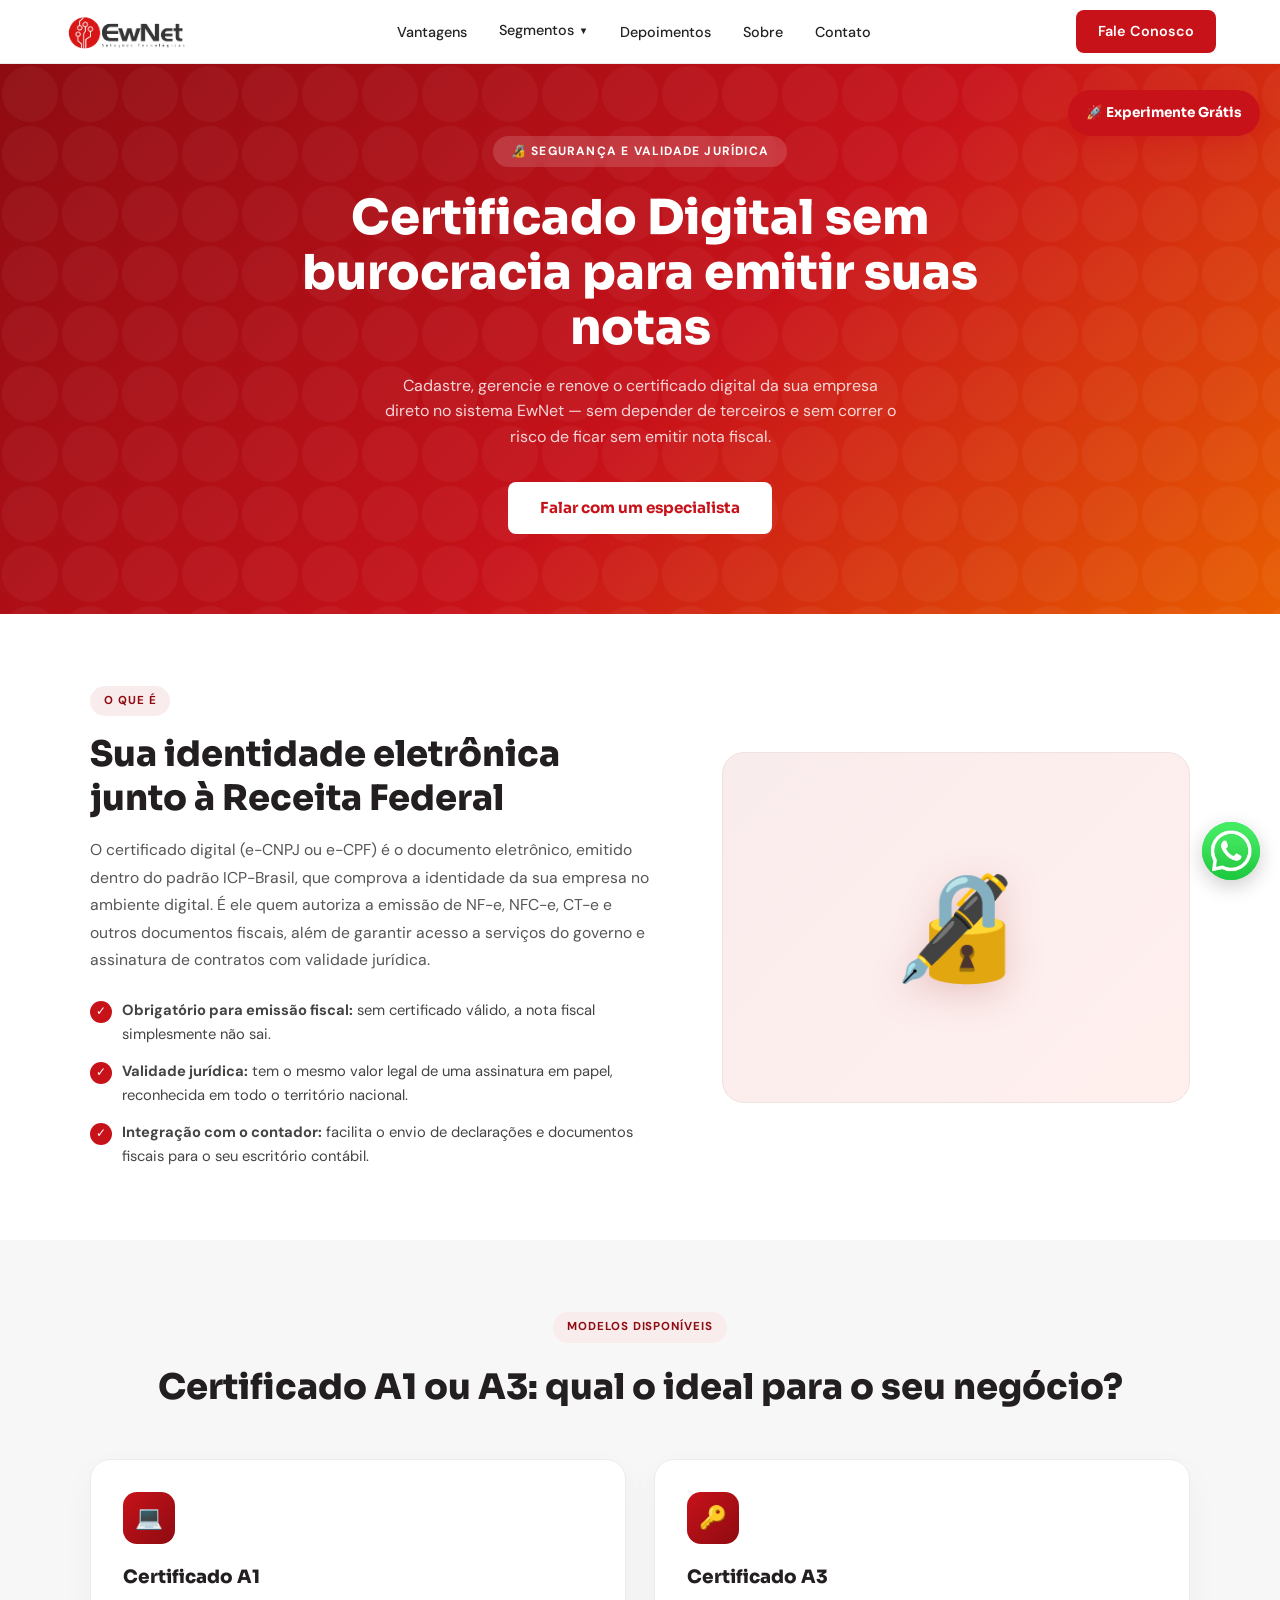
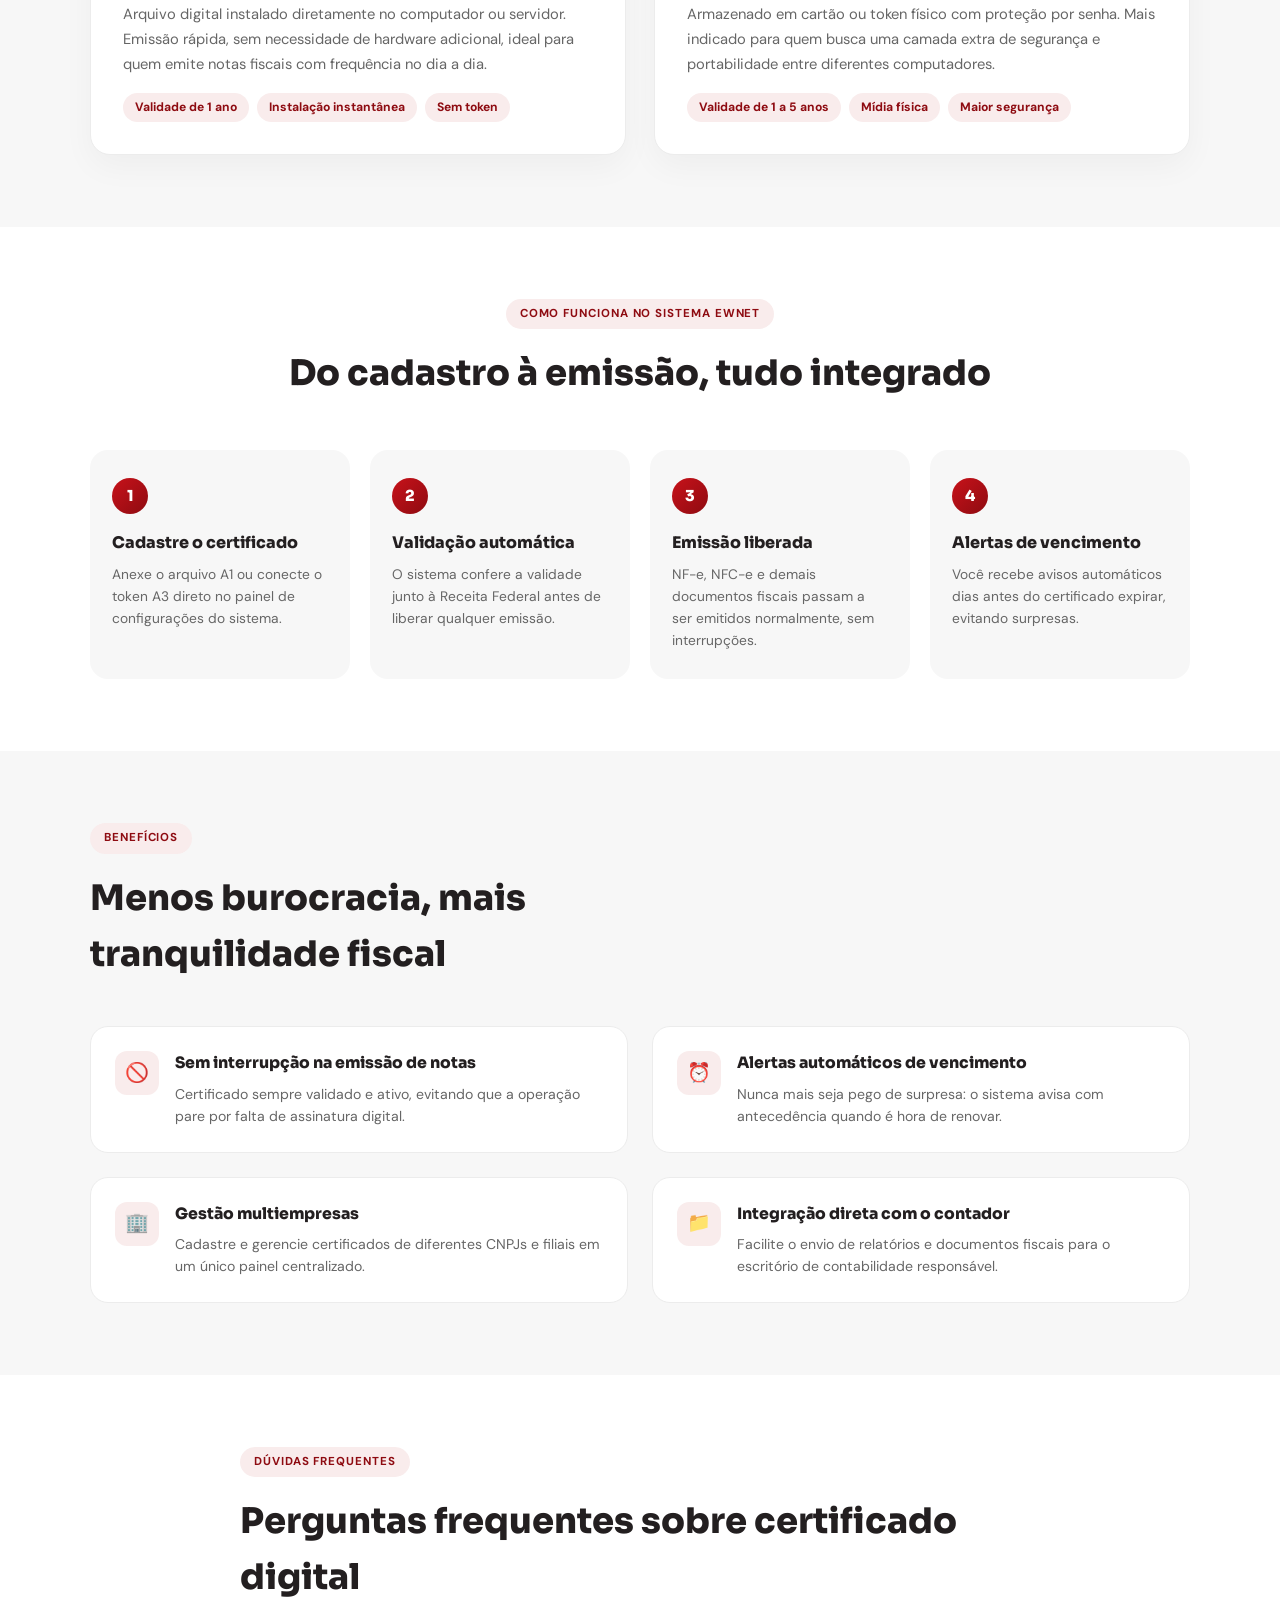
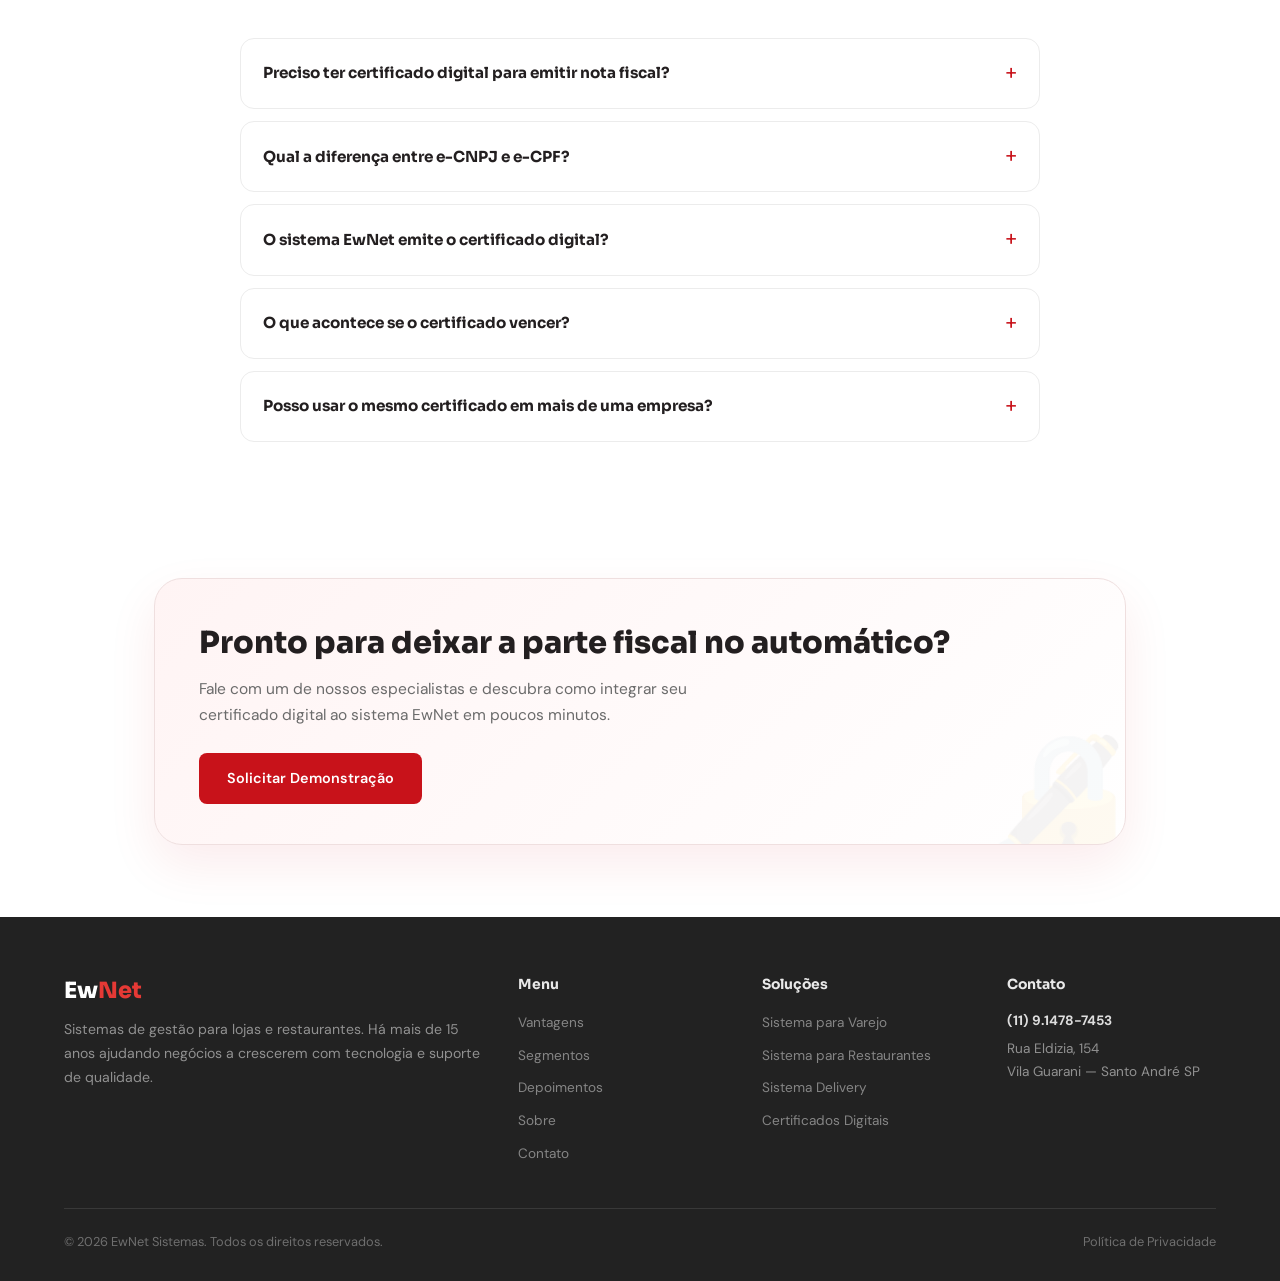
==== pages/certificado.html @ 68d8874f "adicionar pagina do certificado digital" ====
<!doctype html>
<html lang="pt-BR">
  <head>
    <meta charset="UTF-8" />
    <meta name="viewport" content="width=device-width, initial-scale=1.0" />
    <title>EwNet Sistemas | Certificado Digital</title>

    <link rel="preconnect" href="https://fonts.googleapis.com" />
    <link rel="preconnect" href="https://fonts.gstatic.com" crossorigin />
    <link
      href="https://fonts.googleapis.com/css2?family=Sora:wght@400;600;700;800&family=DM+Sans:wght@400;500;600&display=swap"
      rel="stylesheet"
    />
    <link rel="stylesheet" href="../css/base.css" />
    <link rel="stylesheet" href="../css/components.css" />
    <link rel="stylesheet" href="../css/certificado.css" />
    <link rel="stylesheet" href="../css/responsive.css" />
  </head>
  <body>
    <!-- ── BOTÃO FIXO EXPERIMENTE ── -->
    <a
      href="https://www.velosistema.com.br/experimente-gratis/ewnet"
      class="btn-experimente"
      target="_blank"
      aria-label="Experimente grátis"
    >
      🚀 Experimente Grátis
    </a>

    <!-- ── NAV ── -->
    <nav>
      <a href="../index.html" class="nav-logo">
        <img
          src="../assets/images/logo/NewLogoColorido.png"
          alt="Logo EwNet"
          onerror="this.style.display = 'none'"
        />
      </a>
      <ul class="nav-links">
        <li><a href="../index.html#vantagens">Vantagens</a></li>
        <li class="dropdown">
          <a href="../index.html#segmentos" class="dropdown-toggle"
            >Segmentos <span class="arrow">▼</span></a
          >
          <ul class="dropdown-menu">
            <li><a href="./varejo.html">Varejo</a></li>
            <li><a href="./restaurante.html">Restaurante</a></li>
            <li><a href="./delivery.html">Delivery</a></li>
          </ul>
        </li>
        <li><a href="../index.html#depoimentos">Depoimentos</a></li>
        <li><a href="../index.html#sobre">Sobre</a></li>
        <li><a href="../index.html#contato">Contato</a></li>
      </ul>
      <a href="../index.html#contato" class="nav-cta">Fale Conosco</a>
      <button class="hamburger" aria-label="Menu">
        <span></span><span></span><span></span>
      </button>
    </nav>

    <!-- ── HERO ── -->
    <section class="hero-func">
      <div class="hero-func-inner">
        <div class="hero-func-badge">🔏 Segurança e validade jurídica</div>
        <h1>Certificado Digital sem burocracia para emitir suas notas</h1>
        <p>
          Cadastre, gerencie e renove o certificado digital da sua empresa
          direto no sistema EwNet — sem depender de terceiros e sem correr o
          risco de ficar sem emitir nota fiscal.
        </p>
        <a
          href="../index.html#contato"
          class="hero-func-cta"
        >
          Falar com um especialista
        </a>
      </div>
    </section>

    <!-- ── O QUE É ── -->
    <section class="cert-intro">
      <div class="cert-intro-inner">
        <div class="cert-intro-text">
          <span class="label-pill">O que é</span>
          <h2>Sua identidade eletrônica junto à Receita Federal</h2>
          <p>
            O certificado digital (e-CNPJ ou e-CPF) é o documento eletrônico,
            emitido dentro do padrão ICP-Brasil, que comprova a identidade da
            sua empresa no ambiente digital. É ele quem autoriza a emissão de
            NF-e, NFC-e, CT-e e outros documentos fiscais, além de garantir
            acesso a serviços do governo e assinatura de contratos com
            validade jurídica.
          </p>
          <ul class="cert-checklist">
            <li>
              <span class="check-dot">✓</span>
              <span
                ><strong>Obrigatório para emissão fiscal:</strong> sem
                certificado válido, a nota fiscal simplesmente não sai.</span
              >
            </li>
            <li>
              <span class="check-dot">✓</span>
              <span
                ><strong>Validade jurídica:</strong> tem o mesmo valor legal
                de uma assinatura em papel, reconhecida em todo o
                território nacional.</span
              >
            </li>
            <li>
              <span class="check-dot">✓</span>
              <span
                ><strong>Integração com o contador:</strong> facilita o envio
                de declarações e documentos fiscais para o seu
                escritório contábil.</span
              >
            </li>
          </ul>
        </div>
        <div class="cert-intro-visual">
          <div class="cert-intro-visual-icon" aria-hidden="true">🔏</div>
        </div>
      </div>
    </section>

    <!-- ── TIPOS DE CERTIFICADO ── -->
    <section class="cert-types">
      <div class="cert-types-inner">
        <span class="label-pill">Modelos disponíveis</span>
        <h2>Certificado A1 ou A3: qual o ideal para o seu negócio?</h2>
        <div class="cert-types-grid">
          <div class="cert-type-card">
            <div class="cert-type-icon">💻</div>
            <h3>Certificado A1</h3>
            <p>
              Arquivo digital instalado diretamente no computador ou servidor.
              Emissão rápida, sem necessidade de hardware adicional, ideal
              para quem emite notas fiscais com frequência no dia a dia.
            </p>
            <div class="cert-type-tags">
              <span>Validade de 1 ano</span>
              <span>Instalação instantânea</span>
              <span>Sem token</span>
            </div>
          </div>
          <div class="cert-type-card">
            <div class="cert-type-icon">🔑</div>
            <h3>Certificado A3</h3>
            <p>
              Armazenado em cartão ou token físico com proteção por senha.
              Mais indicado para quem busca uma camada extra de segurança e
              portabilidade entre diferentes computadores.
            </p>
            <div class="cert-type-tags">
              <span>Validade de 1 a 5 anos</span>
              <span>Mídia física</span>
              <span>Maior segurança</span>
            </div>
          </div>
        </div>
      </div>
    </section>

    <!-- ── COMO FUNCIONA NO SISTEMA ── -->
    <section class="cert-workflow">
      <div class="cert-workflow-inner">
        <span class="label-pill">Como funciona no sistema EwNet</span>
        <h2>Do cadastro à emissão, tudo integrado</h2>
        <div class="cert-steps">
          <div class="cert-step">
            <div class="cert-step-number">1</div>
            <h4>Cadastre o certificado</h4>
            <p>
              Anexe o arquivo A1 ou conecte o token A3 direto no painel de
              configurações do sistema.
            </p>
          </div>
          <div class="cert-step">
            <div class="cert-step-number">2</div>
            <h4>Validação automática</h4>
            <p>
              O sistema confere a validade junto à Receita Federal antes de
              liberar qualquer emissão.
            </p>
          </div>
          <div class="cert-step">
            <div class="cert-step-number">3</div>
            <h4>Emissão liberada</h4>
            <p>
              NF-e, NFC-e e demais documentos fiscais passam a ser emitidos
              normalmente, sem interrupções.
            </p>
          </div>
          <div class="cert-step">
            <div class="cert-step-number">4</div>
            <h4>Alertas de vencimento</h4>
            <p>
              Você recebe avisos automáticos dias antes do certificado
              expirar, evitando surpresas.
            </p>
          </div>
        </div>
      </div>
    </section>

    <!-- ── BENEFÍCIOS ── -->
    <section class="cert-benefits">
      <div class="cert-benefits-inner">
        <span class="label-pill">Benefícios</span>
        <h2>Menos burocracia, mais tranquilidade fiscal</h2>
        <div class="cert-benefits-grid">
          <div class="cert-benefit-item">
            <div class="cert-benefit-icon">🚫</div>
            <div>
              <h4>Sem interrupção na emissão de notas</h4>
              <p>
                Certificado sempre validado e ativo, evitando que a operação
                pare por falta de assinatura digital.
              </p>
            </div>
          </div>
          <div class="cert-benefit-item">
            <div class="cert-benefit-icon">⏰</div>
            <div>
              <h4>Alertas automáticos de vencimento</h4>
              <p>
                Nunca mais seja pego de surpresa: o sistema avisa com
                antecedência quando é hora de renovar.
              </p>
            </div>
          </div>
          <div class="cert-benefit-item">
            <div class="cert-benefit-icon">🏢</div>
            <div>
              <h4>Gestão multiempresas</h4>
              <p>
                Cadastre e gerencie certificados de diferentes CNPJs e
                filiais em um único painel centralizado.
              </p>
            </div>
          </div>
          <div class="cert-benefit-item">
            <div class="cert-benefit-icon">📁</div>
            <div>
              <h4>Integração direta com o contador</h4>
              <p>
                Facilite o envio de relatórios e documentos fiscais para o
                escritório de contabilidade responsável.
              </p>
            </div>
          </div>
        </div>
      </div>
    </section>

    <!-- ── FAQ ── -->
    <section class="cert-faq">
      <div class="cert-faq-inner">
        <span class="label-pill">Dúvidas frequentes</span>
        <h2>Perguntas frequentes sobre certificado digital</h2>

        <details class="cert-faq-item">
          <summary>Preciso ter certificado digital para emitir nota fiscal?</summary>
          <p>
            Sim. A emissão de NF-e, NFC-e e outros documentos fiscais
            eletrônicos exige um certificado digital válido, dentro do
            padrão ICP-Brasil, vinculado ao CNPJ da empresa.
          </p>
        </details>

        <details class="cert-faq-item">
          <summary>Qual a diferença entre e-CNPJ e e-CPF?</summary>
          <p>
            O e-CNPJ é vinculado à pessoa jurídica e usado para as
            obrigações fiscais da empresa. Já o e-CPF é vinculado à pessoa
            física e costuma ser usado para assinatura de documentos e
            acesso a serviços em nome do titular.
          </p>
        </details>

        <details class="cert-faq-item">
          <summary>O sistema EwNet emite o certificado digital?</summary>
          <p>
            O EwNet não emite o certificado, mas integra o seu certificado
            já existente (A1 ou A3) diretamente ao sistema, cuidando da
            validação, do cadastro e dos alertas de vencimento.
          </p>
        </details>

        <details class="cert-faq-item">
          <summary>O que acontece se o certificado vencer?</summary>
          <p>
            Com o certificado vencido, a emissão de documentos fiscais
            eletrônicos é bloqueada até que um novo certificado válido seja
            cadastrado. Por isso o sistema envia alertas automáticos antes
            do vencimento.
          </p>
        </details>

        <details class="cert-faq-item">
          <summary>Posso usar o mesmo certificado em mais de uma empresa?</summary>
          <p>
            O certificado é vinculado a um CNPJ ou CPF específico. Para
            múltiplas empresas, é necessário um certificado para cada CNPJ,
            todos gerenciáveis dentro do mesmo painel multiempresas.
          </p>
        </details>
      </div>
    </section>

    <!-- ── CTA FINAL ── -->
    <section class="cert-cta">
      <div class="cert-cta-box">
        <div>
          <h2>Pronto para deixar a parte fiscal no automático?</h2>
          <p>
            Fale com um de nossos especialistas e descubra como integrar seu
            certificado digital ao sistema EwNet em poucos minutos.
          </p>
        </div>
        <div class="cta-buttons">
          <a
            href="../index.html#contato"
            class="nav-cta"
            style="display: inline-block; padding: 14px 28px"
            >Solicitar Demonstração</a
          >
        </div>
      </div>
    </section>

    <!-- ── FOOTER ── -->
    <footer>
      <div class="footer-grid">
        <div>
          <span class="footer-logo">Ew<em>Net</em></span>
          <p>
            Sistemas de gestão para lojas e restaurantes. Há mais de 15 anos
            ajudando negócios a crescerem com tecnologia e suporte de qualidade.
          </p>
        </div>
        <div>
          <h4>Menu</h4>
          <ul>
            <li><a href="../index.html#vantagens">Vantagens</a></li>
            <li><a href="../index.html#segmentos">Segmentos</a></li>
            <li><a href="../index.html#depoimentos">Depoimentos</a></li>
            <li><a href="../index.html#sobre">Sobre</a></li>
            <li><a href="../index.html#contato">Contato</a></li>
          </ul>
        </div>
        <div>
          <h4>Soluções</h4>
          <ul>
            <li><a href="varejo.html">Sistema para Varejo</a></li>
            <li><a href="restaurante.html">Sistema para Restaurantes</a></li>
            <li><a href="delivery.html">Sistema Delivery</a></li>
            <li><a href="certificado-digital.html">Certificados Digitais</a></li>
          </ul>
        </div>
        <div class="footer-contact">
          <h4>Contato</h4>
          <p><strong>(11) 9.1478-7453</strong></p>
          <p>Rua Eldizia, 154<br />Vila Guarani — Santo André SP</p>
        </div>
      </div>
      <div class="footer-bottom">
        <p>© 2026 EwNet Sistemas. Todos os direitos reservados.</p>
        <a href="#">Política de Privacidade</a>
      </div>
    </footer>

    <!-- ── WHATSAPP FLUTUANTE ── -->
    <a
      href="https://wa.me/5511914787453"
      class="whatsapp-float"
      target="_blank"
      aria-label="Fale conosco no WhatsApp"
    >
      <img src="../assets/images/logo/whatsapp.png" alt="" />
    </a>

    <script type="module" src="../js/main.js"></script>
  </body>
</html>
---- css/base.css ----
/* =============================================================
   base.css — Reset, Variáveis e Estilos Globais
   ============================================================= */

/* ── RESET & BOX-MODEL ── */
*, *::before, *::after {
  box-sizing: border-box;
  margin: 0;
  padding: 0;
}

/* ── VARIÁVEIS ── */
:root {
  /* Cores */
  --red:        #c8121a;
  --red-dark:   #8e0b11;
  --red-light:  #f9ecec;
  --white:      #ffffff;
  --gray-100:   #f7f7f7;
  --gray-200:   #ebebeb;
  --gray-500:   #888888;
  --gray-800:   #222222;

  /* Tipografia */
  --font-head: "Sora", sans-serif;
  --font-body: "DM Sans", sans-serif;

  /* Layout */
  --max-width:   1200px;
  --section-pad: 72px 5%;
  --radius-sm:   8px;
  --radius-md:   12px;
  --radius-lg:   16px;
  --radius-xl:   20px;
}

/* ── BASE ── */
html { scroll-behavior: smooth; }

body {
  font-family: var(--font-body);
  color: var(--gray-800);
  background: var(--white);
  line-height: 1.6;
}

a   { text-decoration: none; }
img { display: block; max-width: 100%; }

section { padding: var(--section-pad); }

/* Container padrão */
.section-inner {
  max-width: var(--max-width);
  margin: 0 auto;
}

/* Labels e títulos de seção */
.section-label {
  display: inline-block;
  background: var(--red-light);
  color: var(--red-dark);
  font-size: 0.72rem;
  font-weight: 700;
  letter-spacing: 0.1em;
  text-transform: uppercase;
  padding: 4px 14px;
  border-radius: 20px;
  margin-bottom: 1rem;
}

.section-title {
  font-family: var(--font-head);
  font-size: clamp(1.5rem, 3vw, 2.1rem);
  font-weight: 800;
  line-height: 1.2;
  color: var(--gray-800);
  margin-bottom: 0.8rem;
}
.section-title em { font-style: normal; color: var(--red); }

.section-sub {
  font-size: 0.97rem;
  color: var(--gray-500);
  max-width: 560px;
  margin-bottom: 2.5rem;
}

/* Garante que o botão limpe os estilos padrões de botão do navegador */
.dropdown-toggle {
  background: none;
  border: none;
  font-family: inherit;
  font-size: inherit;
  color: inherit;
  cursor: pointer;
  display: flex;
  align-items: center;
  gap: 6px;
  padding: 0;
}

/* Rotação da setinha quando o dropdown estiver ativo */
.dropdown.active .arrow {
  transform: rotate(180deg);
  display: inline-block;
}

/* Comportamento Mobile do Dropdown */
@media (max-width: 900px) {
  .dropdown-menu {
    display: none;
    max-height: 0;
    overflow: hidden;
    transition: max-height 0.3s ease-out;
  }

  .dropdown.active .dropdown-menu {
    display: block;
    max-height: 300px; /* Altura suficiente para os links internos */
    padding-left: 15px; /* Identação interna no mobile */
  }
}

/* ── ANIMAÇÕES ── */
@keyframes fadeUp {
  from { opacity: 0; transform: translateY(20px); }
  to   { opacity: 1; transform: translateY(0); }
}
@keyframes bounceIn {
  0%   { opacity: 0; transform: translateY(30px) scale(0.85); }
  70%  { transform: translateY(-6px) scale(1.03); }
  100% { opacity: 1; transform: translateY(0) scale(1); }
}

.animate   { animation: fadeUp 0.5s ease both; }
.delay-1   { animation-delay: 0.1s; }
.delay-2   { animation-delay: 0.2s; }
.delay-3   { animation-delay: 0.3s; }
---- css/components.css ----
/* =============================================================
   components.css — Botões, Nav, Hero, Footer e Flutuantes
   ============================================================= */

/* ── BOTÕES ── */
.btn-primary {
  display: inline-block;
  background: var(--red);
  color: var(--white);
  padding: 13px 26px;
  border-radius: var(--radius-sm);
  font-family: var(--font-body);
  font-size: 0.95rem;
  font-weight: 600;
  border: none;
  cursor: pointer;
  transition: background 0.2s;
}
.btn-primary:hover { background: var(--red-dark); }

.btn-outline {
  display: inline-block;
  background: transparent;
  color: var(--red);
  padding: 13px 26px;
  border-radius: var(--radius-sm);
  font-family: var(--font-body);
  font-size: 0.95rem;
  font-weight: 600;
  border: 2px solid var(--red);
  transition: background 0.2s;
}
.btn-outline:hover { background: var(--red-light); }

.btn-white {
  display: inline-block;
  background: var(--white);
  color: var(--red);
  padding: 12px 24px;
  border-radius: var(--radius-sm);
  font-family: var(--font-body);
  font-size: 0.9rem;
  font-weight: 700;
  border: none;
  cursor: pointer;
  white-space: nowrap;
  transition: background 0.2s;
}
.btn-white:hover { background: var(--red-light); }

.btn-green {
  display: inline-block;
  background: rgb(21, 70, 0);
  color: white;
  padding: 12px 24px;
  border-radius: var(--radius-sm);
  font-family: var(--font-body);
  font-size: 1.2rem;
  font-weight: 900;
  border: none;
  cursor: pointer;
  white-space: nowrap;
  transition: background 0.2s;
}

/* ── BOTÃO FIXO EXPERIMENTE GRÁTIS ── */
.btn-experimente {
  position: fixed;
  top: 90px;
  right: 20px;
  background: var(--red);
  color: var(--white);
  font-family: var(--font-head);
  font-size: 0.85rem;
  font-weight: 700;
  padding: 12px 18px;
  border-radius: 50px;
  box-shadow: 0 6px 20px rgba(200, 18, 26, 0.35);
  z-index: 998;
  display: flex;
  align-items: center;
  gap: 7px;
  white-space: nowrap;
  transition: transform 0.2s, box-shadow 0.2s, background 0.2s;
  animation: bounceIn 0.6s ease both;
}
.btn-experimente:hover {
  background: var(--red-dark);
  transform: translateY(-3px) scale(1.04);
  box-shadow: 0 10px 28px rgba(200, 18, 26, 0.45);
}

/* ── NAV ── */
nav {
  position: sticky;
  top: 0;
  z-index: 100;
  background: var(--white);
  border-bottom: 1px solid var(--gray-200);
  padding: 0 5%;
  display: flex;
  align-items: center;
  justify-content: space-between;
  height: 64px;
}
.nav-logo {
  display: flex;
  align-items: center;
  gap: 10px;
}
.nav-logo img {
  width: 128px;
  object-fit: contain;
}
.nav-links {
  display: flex;
  gap: 2rem;
  list-style: none;
}
.nav-links a {
  font-size: 0.9rem;
  font-weight: 500;
  color: var(--gray-800);
  transition: color 0.2s;
}
.nav-links a:hover { color: var(--red); }
.nav-cta {
  background: var(--red);
  color: var(--white);
  border-radius: var(--radius-sm);
  padding: 10px 22px;
  font-size: 0.9rem;
  font-weight: 600;
  transition: background 0.2s;
}
.nav-cta:hover { background: var(--red-dark); }

.hamburger {
  display: none;
  flex-direction: column;
  gap: 5px;
  cursor: pointer;
  background: none;
  border: none;
}
.hamburger span {
  display: block;
  width: 24px;
  height: 2px;
  background: var(--gray-800);
  border-radius: 2px;
  transition: transform 0.25s ease, opacity 0.25s ease;
}
.hamburger.active span:nth-child(1) {
  transform: translateY(7px) rotate(45deg);
}
.hamburger.active span:nth-child(2) {
  opacity: 0;
}
.hamburger.active span:nth-child(3) {
  transform: translateY(-7px) rotate(-45deg);
}

/* Dropdown (Desktop) */
.dropdown {
  position: relative;
}
.dropdown-toggle {
  display: flex;
  align-items: center;
  gap: 5px;
}
.dropdown .arrow {
  font-size: 0.6rem;
  transition: transform 0.2s;
}
.dropdown-menu {
  position: absolute;
  top: 100%;
  left: 0;
  background: var(--white);
  border: 1px solid var(--gray-200);
  border-radius: var(--radius-sm);
  box-shadow: 0 4px 12px rgba(0, 0, 0, 0.1);
  padding: 10px 0;
  list-style: none;
  min-width: 180px;
  display: none;
  z-index: 110;
}

.dropdown-menu li {
  padding: 0px 20px;
  display: block;
  color: var(--gray-800);
  white-space: nowrap;
}

.dropdown-menu li a {
  padding: 8px 20px;
  display: block;
  color: var(--gray-800);
  white-space: nowrap;
}
.dropdown-menu li a:hover {
  background: var(--gray-200);
  color: var(--red);
}
@media (min-width: 769px) {
  .dropdown:hover .dropdown-menu {
    display: block;
  }
  .dropdown:hover .arrow {
    transform: rotate(180deg);
  }
}
@media (max-width: 768px) {
  .dropdown-menu {
    position: static;
    box-shadow: none;
    border: 1px solid var(--gray-200);
    border-radius: 10px;
    padding: 6px 0;
    margin-top: 4px;
    background: var(--white);
  }
  .dropdown.active .dropdown-menu {
    display: block;
  }
  .dropdown.active .arrow {
    transform: rotate(180deg);
  }
}

/* ── HERO PRINCIPAL ── */
.hero-section {
  background: var(--red);
  padding: 40px 5%;
}
.hero-card {
  background: var(--white);
  border-radius: var(--radius-xl);
  max-width: var(--max-width);
  margin: 0 auto;
  display: grid;
  grid-template-columns: 1fr 1fr;
  overflow: hidden;
  min-height: 400px;
}
.hero-text {
  padding: 52px 48px;
  display: flex;
  flex-direction: column;
  justify-content: center;
}
.hero-badge {
  display: inline-block;
  background: var(--red-light);
  color: var(--red-dark);
  font-size: 0.75rem;
  font-weight: 700;
  letter-spacing: 0.08em;
  text-transform: uppercase;
  padding: 5px 14px;
  border-radius: 20px;
  margin-bottom: 1.2rem;
  width: fit-content;
}
.hero-text h1 {
  font-family: var(--font-head);
  font-size: clamp(1.7rem, 3vw, 2.6rem);
  font-weight: 800;
  line-height: 1.18;
  color: var(--gray-800);
  margin-bottom: 1rem;
}
.hero-text h1 em { font-style: normal; color: var(--red); }
.hero-text > p {
  font-size: 0.97rem;
  color: var(--gray-500);
  margin-bottom: 1.8rem;
  max-width: 400px;
}
.hero-ctas {
  display: flex;
  gap: 12px;
  flex-wrap: wrap;
  margin-bottom: 2rem;
}
.hero-stats {
  display: flex;
  gap: 2rem;
  padding-top: 1.5rem;
  border-top: 1px solid var(--gray-200);
}
.hero-stat-num {
  font-family: var(--font-head);
  font-size: 1.7rem;
  font-weight: 800;
  color: var(--red);
  display: block;
  line-height: 1;
}
.hero-stat-label {
  font-size: 0.78rem;
  color: var(--gray-500);
  display: block;
  margin-top: 3px;
}
.hero-img {
  position: relative;
  overflow: hidden;
  background: var(--red-light);
}
.hero-img img {
  width: 100%;
  height: 100%;
  object-fit: cover;
  object-position: center;
}

/* Hero Funcionalidades (varejo.html) */
.hero-func {
  background: linear-gradient(135deg, var(--red-dark) 0%, var(--red) 55%, #e85d00 100%);
  padding: 72px 5% 80px;
  position: relative;
  overflow: hidden;
  text-align: center;
}
.hero-func::before {
  content: "";
  position: absolute;
  inset: 0;
  background: url("data:image/svg+xml,%3Csvg width='60' height='60' viewBox='0 0 60 60' xmlns='http://www.w3.org/2000/svg'%3E%3Cg fill='none' fill-rule='evenodd'%3E%3Cg fill='%23ffffff' fill-opacity='0.04'%3E%3Ccircle cx='30' cy='30' r='28'/%3E%3C/g%3E%3C/g%3E%3C/svg%3E") repeat;
  pointer-events: none;
}
.hero-func-inner {
  position: relative;
  z-index: 1;
  max-width: 720px;
  margin: 0 auto;
}
.hero-func-badge {
  display: inline-flex;
  align-items: center;
  gap: 8px;
  background: rgba(255, 255, 255, 0.15);
  color: #fff;
  font-size: 0.75rem;
  font-weight: 700;
  letter-spacing: 0.1em;
  text-transform: uppercase;
  padding: 6px 18px;
  border-radius: 20px;
  margin-bottom: 1.4rem;
  backdrop-filter: blur(4px);
}
.hero-func h1 {
  font-family: var(--font-head);
  font-size: clamp(1.9rem, 4vw, 3rem);
  font-weight: 800;
  color: #fff;
  line-height: 1.15;
  margin-bottom: 1.1rem;
}
.hero-func p {
  font-size: 1rem;
  color: rgba(255, 255, 255, 0.82);
  max-width: 520px;
  margin: 0 auto 2rem;
}
.hero-func-cta {
  display: inline-block;
  background: #fff;
  color: var(--red);
  font-family: var(--font-head);
  font-weight: 700;
  font-size: 0.95rem;
  padding: 14px 32px;
  border-radius: var(--radius-sm);
  transition: transform 0.2s, box-shadow 0.2s;
}
.hero-func-cta:hover {
  transform: translateY(-2px);
  box-shadow: 0 8px 24px rgba(0, 0, 0, 0.2);
}

/* ── FOOTER ── */
footer {
  background: var(--gray-800);
  color: var(--white);
  padding: 56px 5% 28px;
}
.footer-grid {
  display: grid;
  grid-template-columns: 2fr 1fr 1fr 1fr;
  gap: 36px;
  max-width: var(--max-width);
  margin: 0 auto 36px;
}
.footer-logo {
  font-family: var(--font-head);
  font-size: 1.4rem;
  font-weight: 800;
  color: var(--white);
  margin-bottom: 10px;
  display: block;
}
.footer-logo em { font-style: normal; color: #e53935; }
footer p {
  font-size: 0.88rem;
  color: rgba(255, 255, 255, 0.5);
  line-height: 1.7;
}
footer h4 {
  font-family: var(--font-head);
  font-size: 0.87rem;
  font-weight: 700;
  color: rgba(255, 255, 255, 0.9);
  margin-bottom: 0.9rem;
}
footer ul { list-style: none; }
footer ul li { margin-bottom: 7px; }
footer ul a {
  font-size: 0.85rem;
  color: rgba(255, 255, 255, 0.45);
  transition: color 0.2s;
}
footer ul a:hover { color: var(--white); }
.footer-contact p {
  font-size: 0.85rem;
  color: rgba(255, 255, 255, 0.5);
  margin-bottom: 5px;
}
.footer-contact strong { color: rgba(255, 255, 255, 0.85); }
.footer-bottom {
  border-top: 1px solid rgba(255, 255, 255, 0.1);
  padding-top: 22px;
  max-width: var(--max-width);
  margin: 0 auto;
  display: flex;
  align-items: center;
  justify-content: space-between;
  flex-wrap: wrap;
  gap: 10px;
}
.footer-bottom p,
.footer-bottom a { font-size: 0.8rem; color: rgba(255, 255, 255, 0.35); }
.footer-bottom a:hover { color: rgba(255, 255, 255, 0.7); }

/* ── WHATSAPP FLUTUANTE ── */
.whatsapp-float {
  position: fixed;
  bottom: 20px;
  right: 20px;
  width: 58px;
  height: 58px;
  background: #25D366;
  border-radius: 50%;
  display: flex;
  align-items: center;
  justify-content: center;
  box-shadow: 0 6px 20px rgba(0, 0, 0, 0.2);
  z-index: 999;
  transition: transform 0.2s, box-shadow 0.2s;
  overflow: hidden;
}
---- css/certificado.css ----
/* =============================================================
   certificado.css — Página Certificado Digital
   ============================================================= */

/* ── INTRO: O QUE É ── */
.cert-intro {
  padding: 72px 5%;
  background: #fff;
}
.cert-intro-inner {
  max-width: 1100px;
  margin: 0 auto;
  display: grid;
  grid-template-columns: 1.1fr 0.9fr;
  gap: 60px;
  align-items: center;
}
.cert-intro-text .label-pill {
  display: inline-block;
  background: var(--red-light);
  color: var(--red-dark);
  font-size: 0.72rem;
  font-weight: 700;
  letter-spacing: 0.08em;
  text-transform: uppercase;
  padding: 6px 14px;
  border-radius: 20px;
  margin-bottom: 1rem;
}
.cert-intro-text h2 {
  font-family: var(--font-head);
  font-size: clamp(1.6rem, 3.2vw, 2.2rem);
  font-weight: 800;
  color: #231f20;
  line-height: 1.25;
  margin-bottom: 1rem;
}
.cert-intro-text p {
  color: #555;
  font-size: 0.98rem;
  line-height: 1.75;
  margin-bottom: 1.6rem;
}
.cert-checklist {
  list-style: none;
  display: flex;
  flex-direction: column;
  gap: 14px;
}
.cert-checklist li {
  display: flex;
  align-items: flex-start;
  gap: 10px;
  font-size: 0.92rem;
  color: #444;
  line-height: 1.6;
}
.cert-checklist .check-dot {
  flex-shrink: 0;
  width: 22px;
  height: 22px;
  border-radius: 50%;
  background: var(--red);
  color: #fff;
  font-size: 0.72rem;
  display: flex;
  align-items: center;
  justify-content: center;
  margin-top: 2px;
}

.cert-intro-visual {
  border-radius: 22px;
  aspect-ratio: 4/3;
  background: linear-gradient(135deg, var(--red-light), #fff0ee);
  border: 1px solid #efe2df;
  display: flex;
  align-items: center;
  justify-content: center;
}
.cert-intro-visual-icon {
  font-size: 6.5rem;
  filter: drop-shadow(0 10px 18px rgba(142, 11, 17, 0.18));
}

/* ── TIPOS DE CERTIFICADO ── */
.cert-types {
  padding: 72px 5%;
  background: var(--gray-100);
}
.cert-types-inner {
  max-width: 1100px;
  margin: 0 auto;
  text-align: center;
}
.cert-types-inner > .label-pill {
  display: inline-block;
  background: var(--red-light);
  color: var(--red-dark);
  font-size: 0.72rem;
  font-weight: 700;
  letter-spacing: 0.08em;
  text-transform: uppercase;
  padding: 6px 14px;
  border-radius: 20px;
  margin-bottom: 1rem;
}
.cert-types-inner h2 {
  font-family: var(--font-head);
  font-size: clamp(1.6rem, 3.2vw, 2.2rem);
  font-weight: 800;
  color: #231f20;
  margin-bottom: 44px;
}
.cert-types-grid {
  display: grid;
  grid-template-columns: 1fr 1fr;
  gap: 28px;
  text-align: left;
}
.cert-type-card {
  background: #fff;
  border: 1px solid #ececec;
  border-radius: 20px;
  padding: 32px;
  box-shadow: 0 12px 32px rgba(0, 0, 0, 0.04);
}
.cert-type-card .cert-type-icon {
  width: 52px;
  height: 52px;
  border-radius: 14px;
  background: linear-gradient(135deg, var(--red), var(--red-dark));
  color: #fff;
  font-size: 1.4rem;
  display: flex;
  align-items: center;
  justify-content: center;
  margin-bottom: 18px;
}
.cert-type-card h3 {
  font-family: var(--font-head);
  font-size: 1.15rem;
  font-weight: 800;
  color: #231f20;
  margin-bottom: 10px;
}
.cert-type-card p {
  color: #666;
  font-size: 0.92rem;
  line-height: 1.7;
  margin-bottom: 16px;
}
.cert-type-tags {
  display: flex;
  flex-wrap: wrap;
  gap: 8px;
}
.cert-type-tags span {
  background: var(--red-light);
  color: var(--red-dark);
  font-size: 0.76rem;
  font-weight: 700;
  padding: 5px 12px;
  border-radius: 20px;
}

/* ── COMO FUNCIONA NO SISTEMA EWNET ── */
.cert-workflow {
  padding: 72px 5%;
  background: #fff;
}
.cert-workflow-inner {
  max-width: 1100px;
  margin: 0 auto;
  text-align: center;
}
.cert-workflow-inner > .label-pill {
  display: inline-block;
  background: var(--red-light);
  color: var(--red-dark);
  font-size: 0.72rem;
  font-weight: 700;
  letter-spacing: 0.08em;
  text-transform: uppercase;
  padding: 6px 14px;
  border-radius: 20px;
  margin-bottom: 1rem;
}
.cert-workflow-inner h2 {
  font-family: var(--font-head);
  font-size: clamp(1.6rem, 3.2vw, 2.2rem);
  font-weight: 800;
  color: #231f20;
  margin-bottom: 48px;
}
.cert-steps {
  display: grid;
  grid-template-columns: repeat(4, 1fr);
  gap: 20px;
}
.cert-step {
  background: var(--gray-100);
  border-radius: 18px;
  padding: 28px 22px;
  text-align: left;
  position: relative;
}
.cert-step-number {
  width: 36px;
  height: 36px;
  border-radius: 50%;
  background: linear-gradient(135deg, var(--red), var(--red-dark));
  color: #fff;
  font-family: var(--font-head);
  font-weight: 800;
  font-size: 0.95rem;
  display: flex;
  align-items: center;
  justify-content: center;
  margin-bottom: 16px;
}
.cert-step h4 {
  font-family: var(--font-head);
  font-size: 1rem;
  font-weight: 800;
  color: #231f20;
  margin-bottom: 8px;
}
.cert-step p {
  color: #666;
  font-size: 0.86rem;
  line-height: 1.6;
}

/* ── BENEFÍCIOS ── */
.cert-benefits {
  padding: 72px 5%;
  background: var(--gray-100);
}
.cert-benefits-inner {
  max-width: 1100px;
  margin: 0 auto;
}
.cert-benefits-inner > .label-pill {
  display: inline-block;
  background: var(--red-light);
  color: var(--red-dark);
  font-size: 0.72rem;
  font-weight: 700;
  letter-spacing: 0.08em;
  text-transform: uppercase;
  padding: 6px 14px;
  border-radius: 20px;
  margin-bottom: 1rem;
}
.cert-benefits-inner h2 {
  font-family: var(--font-head);
  font-size: clamp(1.6rem, 3.2vw, 2.2rem);
  font-weight: 800;
  color: #231f20;
  margin-bottom: 44px;
  max-width: 640px;
}
.cert-benefits-grid {
  display: grid;
  grid-template-columns: repeat(2, 1fr);
  gap: 24px;
}
.cert-benefit-item {
  display: flex;
  gap: 16px;
  background: #fff;
  border-radius: 18px;
  padding: 24px;
  border: 1px solid #ececec;
}
.cert-benefit-icon {
  flex-shrink: 0;
  width: 44px;
  height: 44px;
  border-radius: 12px;
  background: var(--red-light);
  display: flex;
  align-items: center;
  justify-content: center;
  font-size: 1.2rem;
}
.cert-benefit-item h4 {
  font-family: var(--font-head);
  font-size: 0.98rem;
  font-weight: 800;
  color: #231f20;
  margin-bottom: 6px;
}
.cert-benefit-item p {
  color: #666;
  font-size: 0.88rem;
  line-height: 1.6;
}

/* ── FAQ ── */
.cert-faq {
  padding: 72px 5%;
  background: #fff;
}
.cert-faq-inner {
  max-width: 800px;
  margin: 0 auto;
}
.cert-faq-inner > .label-pill {
  display: inline-block;
  background: var(--red-light);
  color: var(--red-dark);
  font-size: 0.72rem;
  font-weight: 700;
  letter-spacing: 0.08em;
  text-transform: uppercase;
  padding: 6px 14px;
  border-radius: 20px;
  margin-bottom: 1rem;
}
.cert-faq-inner h2 {
  font-family: var(--font-head);
  font-size: clamp(1.6rem, 3.2vw, 2.2rem);
  font-weight: 800;
  color: #231f20;
  margin-bottom: 32px;
}
.cert-faq-item {
  border: 1px solid #ececec;
  border-radius: 14px;
  margin-bottom: 12px;
  overflow: hidden;
}
.cert-faq-item summary {
  list-style: none;
  cursor: pointer;
  padding: 18px 22px;
  font-family: var(--font-head);
  font-weight: 700;
  font-size: 0.95rem;
  color: #231f20;
  display: flex;
  justify-content: space-between;
  align-items: center;
  gap: 12px;
}
.cert-faq-item summary::-webkit-details-marker { display: none; }
.cert-faq-item summary::after {
  content: "+";
  font-size: 1.3rem;
  color: var(--red);
  font-weight: 400;
  flex-shrink: 0;
  transition: transform 0.2s;
}
.cert-faq-item[open] summary::after { transform: rotate(45deg); }
.cert-faq-item[open] summary { border-bottom: 1px solid #ececec; }
.cert-faq-item p {
  padding: 16px 22px 20px;
  color: #666;
  font-size: 0.9rem;
  line-height: 1.7;
}

/* ── CTA FINAL ── */
.cert-cta {
  max-width: 1100px;
  margin: 0 auto;
  padding: 52px 5% 72px;
}
.cert-cta-box {
  background: linear-gradient(135deg, #fff4f4, #fff);
  border: 1px solid #efdfdf;
  border-radius: 28px;
  padding: 40px 44px;
  display: flex;
  flex-wrap: wrap;
  justify-content: space-between;
  gap: 24px;
  align-items: center;
  box-shadow: 0 20px 50px rgba(200, 18, 26, 0.08);
  position: relative;
  overflow: hidden;
}
.cert-cta-box::before {
  content: "🔏";
  position: absolute;
  right: -10px;
  bottom: -20px;
  font-size: 8rem;
  opacity: 0.06;
  line-height: 1;
  pointer-events: none;
}
.cert-cta-box h2 {
  font-family: var(--font-head);
  font-size: clamp(1.3rem, 3vw, 1.9rem);
  color: #231f20;
  margin-bottom: 8px;
  font-weight: 800;
}
.cert-cta-box p {
  color: #6b6b6b;
  max-width: 560px;
  font-size: 0.97rem;
  line-height: 1.7;
}

/* ── RESPONSIVO ── */
@media (max-width: 900px) {
  .cert-intro-inner { grid-template-columns: 1fr; }
  .cert-intro-visual { order: -1; }
  .cert-types-grid { grid-template-columns: 1fr; }
  .cert-steps { grid-template-columns: 1fr 1fr; }
  .cert-benefits-grid { grid-template-columns: 1fr; }
}
@media (max-width: 560px) {
  .cert-steps { grid-template-columns: 1fr; }
}
---- css/responsive.css ----
/* =============================================================
   responsive.css — Media Queries e Breakpoints
   ============================================================= */

/* ── BOTÃO EXPERIMENTE ── */
@media (max-width: 600px) {
  .btn-experimente {
    top: 86px;
    right: 16px;
    font-size: 0.8rem;
    padding: 10px 15px;
  }
}

/* ── DESKTOP: hover dropdown ── */
@media (min-width: 769px) {
  .dropdown:hover .dropdown-menu { display: block; }
  .dropdown:hover .arrow { transform: rotate(180deg); }
}

/* ── TABLET / MOBILE NAV ── */
@media (max-width: 768px) {
  .dropdown-menu {
    position: static;
    box-shadow: none;
    border: 1px solid var(--gray-200);
    border-radius: 10px;
    padding: 6px 0;
    margin-top: 4px;
    background: var(--white);
  }
  .dropdown.active .dropdown-menu { display: block; }
  .dropdown.active .arrow { transform: rotate(180deg); }
}

/* ── LARGE TABLET (≤ 1024px) ── */
@media (max-width: 1024px) {
  .dep-grid { grid-template-columns: repeat(2, 1fr); }
}

/* ── TABLET (≤ 900px) ── */
@media (max-width: 1024px) {
  /* Nav */
  .nav-links,
  .nav-cta  { display: none; }
  .hamburger { display: flex; }

  nav.menu-open {
    position: sticky;
    top: 0;
    left: 0;
    right: 0;
    height: auto;
    align-items: center;
    justify-content: space-between;
    flex-wrap: wrap;
    padding: 12px 14px 14px;
    border: 1px solid var(--gray-200);
    border-radius: 16px;
    background: var(--white);
    box-shadow: 0 14px 30px rgba(0, 0, 0, 0.12);
    z-index: 120;
  }
  nav.menu-open .hamburger    { margin-left: auto; align-self: center; }
  nav.menu-open .nav-logo     { z-index: 2; }
  nav.menu-open .nav-links {
    display: flex;
    flex-direction: column;
    width: 100%;
    gap: 0.35rem;
    padding-top: 0.75rem;
    border-top: 1px solid var(--gray-200);
    background: var(--white);
  }
  nav.menu-open .nav-links a  { display: block; padding: 0.35rem 0; }
  nav.menu-open .nav-cta      { display: inline-flex; margin-left: auto; margin-top: 0.25rem; }

  /* Layouts em grid → coluna única */
  .hero-card,
  .sistemas-grid,
  .sobre-inner    { grid-template-columns: 1fr; }
  .hero-img       { min-height: 240px; }

  /* Módulos varejo */
  .func-inner {
    grid-template-columns: 1fr;
    gap: 32px;
  }
  .func-inner.reverse > *:first-child,
  .func-inner.reverse > *:last-child { order: initial; }
  .screen-wrap         { max-width: 100%; }
  .screen-wrap img     { border-radius: 14px; }

  /* Restaurante */
  .restaurant-grid   { grid-template-columns: 1fr 1fr; }
  .restaurant-why-inner { grid-template-columns: 1fr; gap: 36px; }
  .steps-row         { grid-template-columns: 1fr 1fr; }
  .steps-row::before { display: none; }
  .social-stats-grid { grid-template-columns: 1fr 1fr; }

  /* Footer e depoimentos */
  .footer-grid { grid-template-columns: 1fr 1fr; }
  .dep-grid    { grid-template-columns: repeat(2, 1fr); }
  .dep-stats-row { max-width: 100%; }
}

/* ── MOBILE (≤ 680px) ── */
@media (max-width: 680px) {
  .restaurant-grid    { grid-template-columns: 1fr; }
  .restaurant-cta-box { padding: 28px 24px; align-items: flex-start; }
  .steps-row          { grid-template-columns: 1fr 1fr; }
  .hero-stats-row     { flex-wrap: wrap; }
  .hero-stat          { flex: 1 1 40%; }
  .social-stats-grid  { grid-template-columns: 1fr 1fr; }
}

/* ── MOBILE (≤ 640px) ── */
@media (max-width: 640px) {
  .dep-grid      { grid-template-columns: 1fr; }
  .dep-stats-row { flex-direction: column; border-radius: 12px; }
  .dep-stat-divider { width: 80%; height: 1px; }
}

/* ── MOBILE (≤ 600px) ── */
@media (max-width: 600px) {
  section         { padding: 56px 5%; }
  .footer-grid    { grid-template-columns: 1fr; }
  .seg-grid       { grid-template-columns: 1fr 1fr; }
  .sobre-nums     { grid-template-columns: 1fr 1fr; }
  .hero-text      { padding: 32px 24px; }
  .hero-stats     { gap: 1.2rem; }
  .suporte-banner { padding: 28px 24px; flex-direction: column; align-items: flex-start; }
}

/* ── MOBILE XS (≤ 420px) ── */
@media (max-width: 420px) {
  .steps-row         { grid-template-columns: 1fr; }
  .social-stats-grid { grid-template-columns: 1fr 1fr; }
}
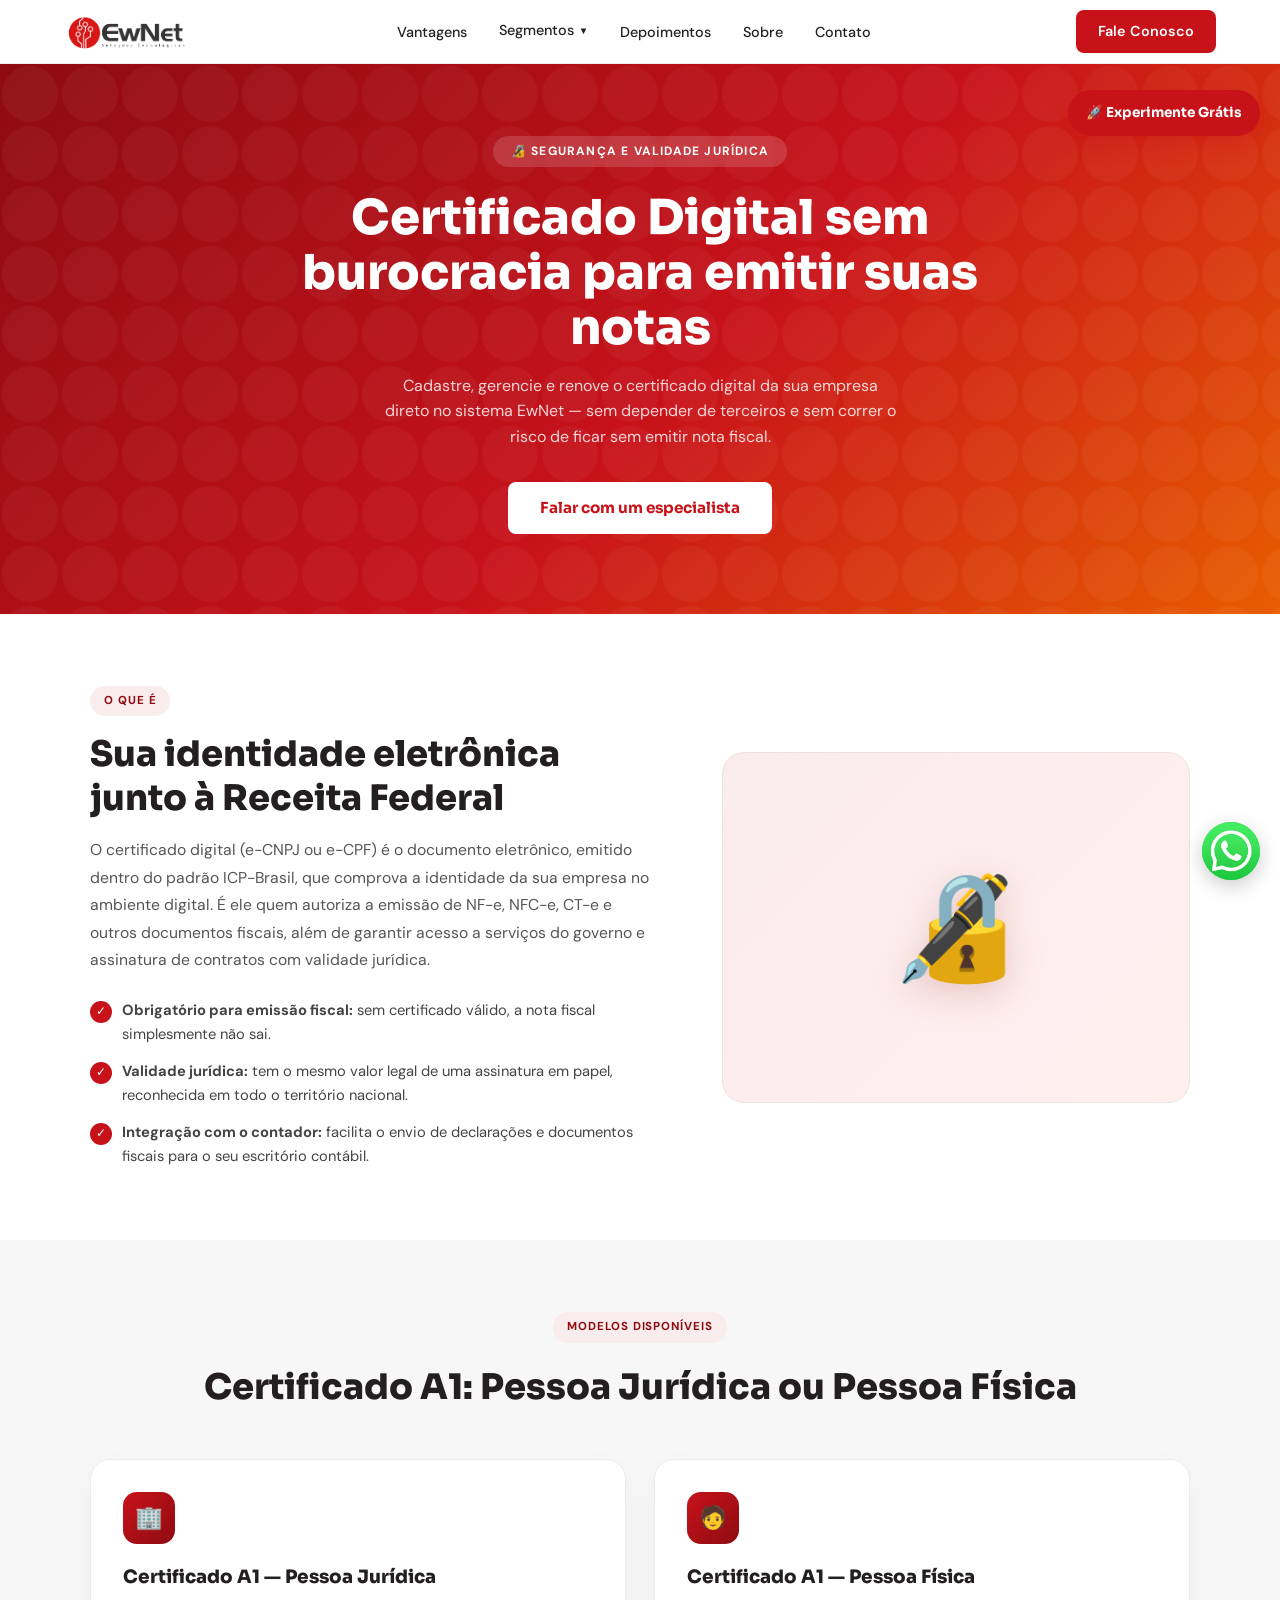
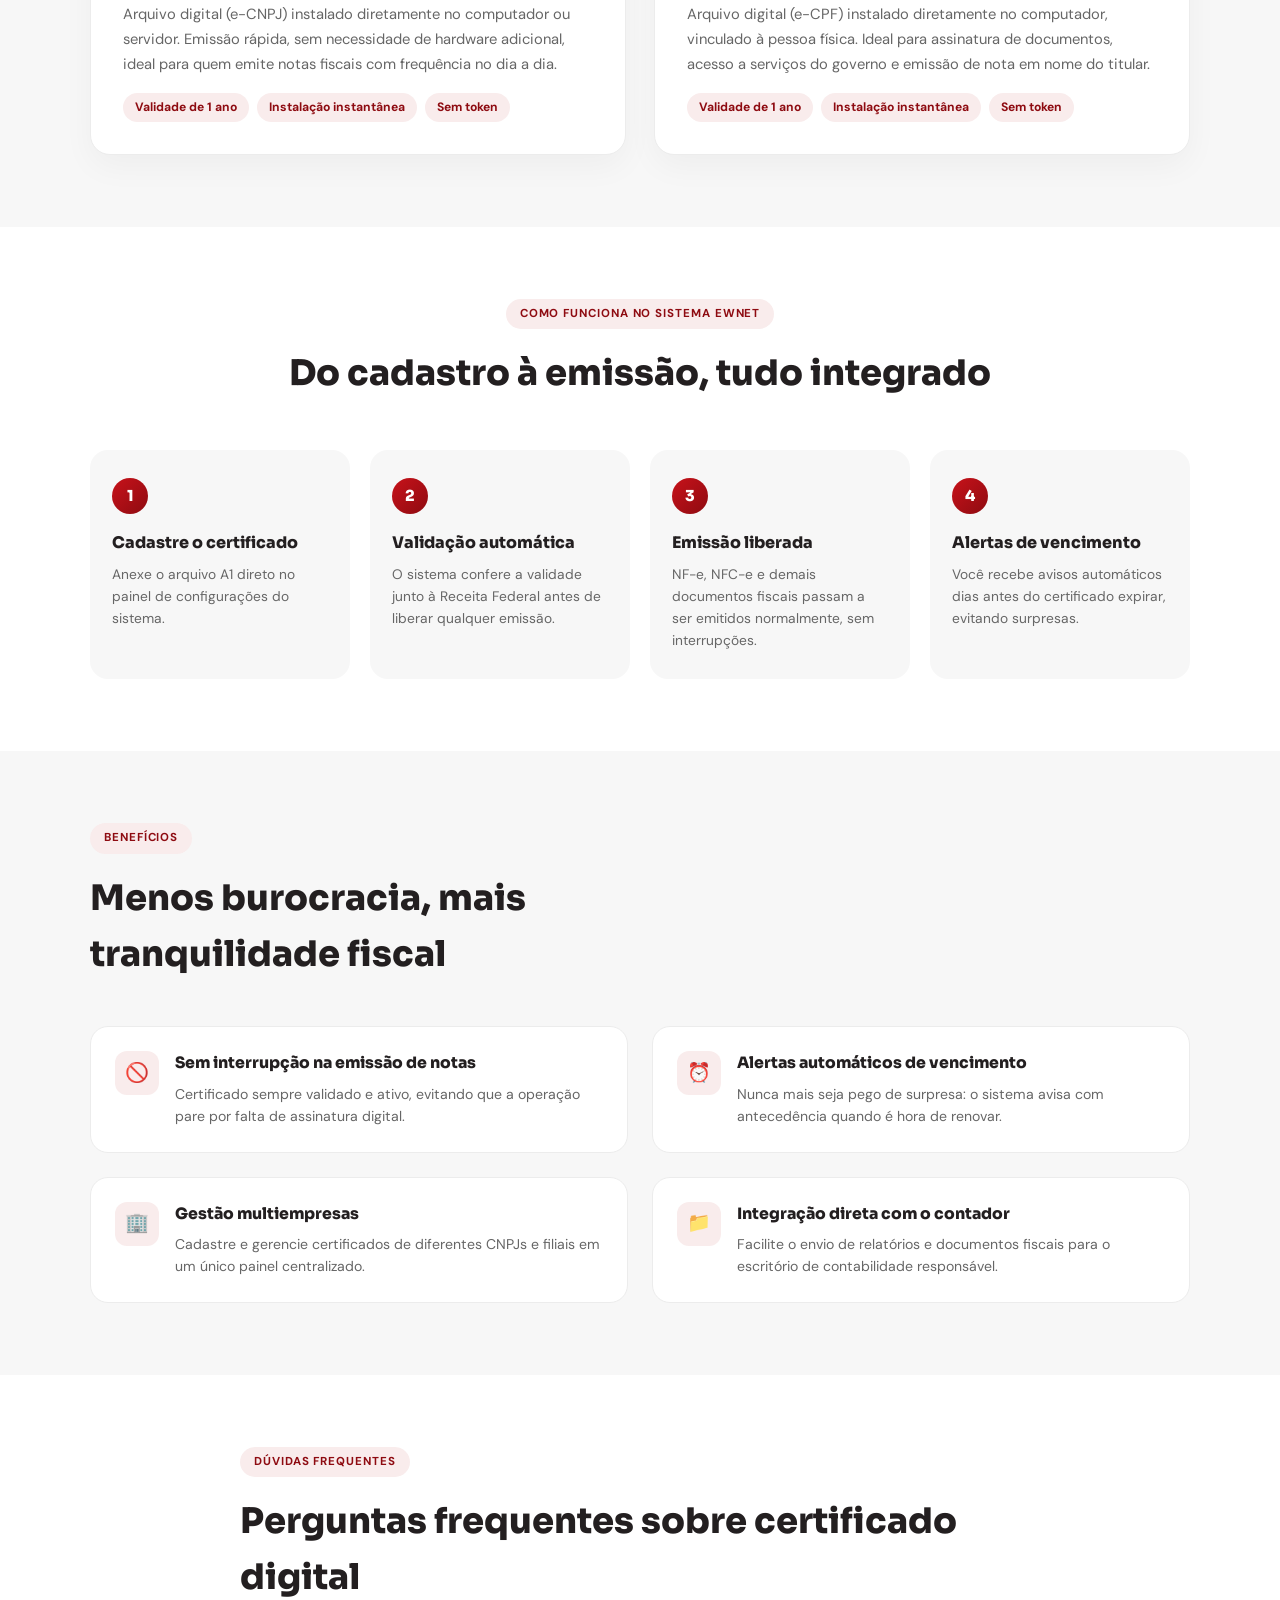
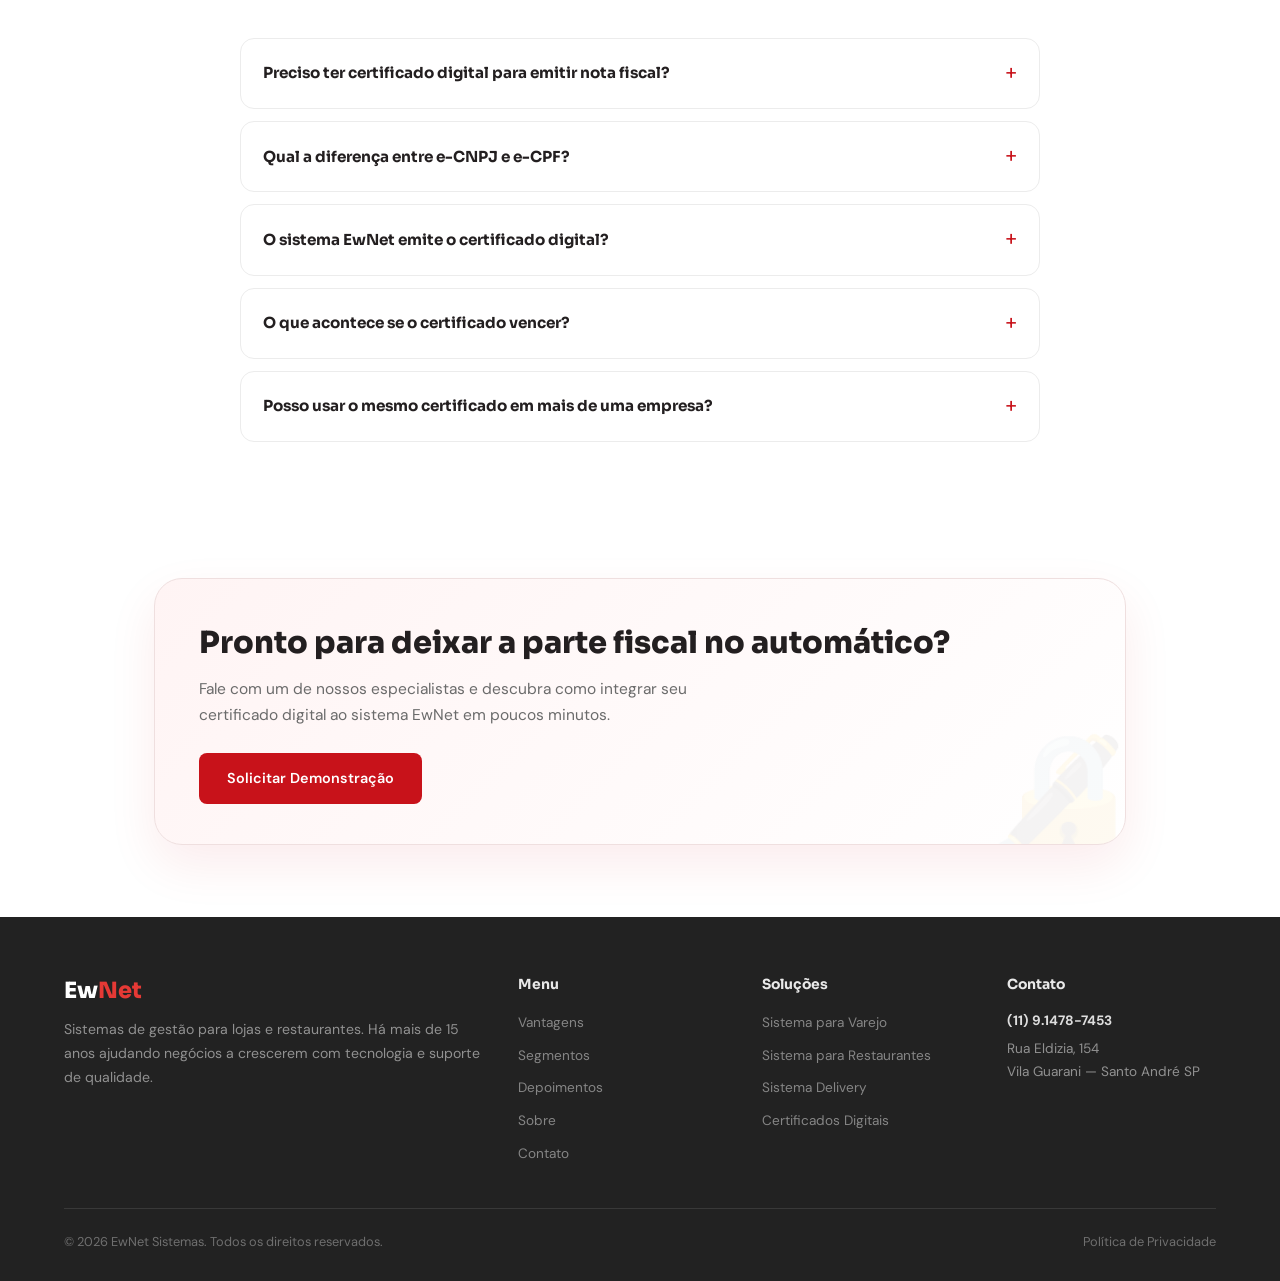
==== commit 1b18a6bd: "remover A3 da pagina de certificado digital" ====
--- a/pages/certificado.html
+++ b/pages/certificado.html
@@ -127,15 +127,16 @@
     <section class="cert-types">
       <div class="cert-types-inner">
         <span class="label-pill">Modelos disponíveis</span>
-        <h2>Certificado A1 ou A3: qual o ideal para o seu negócio?</h2>
+        <h2>Certificado A1: Pessoa Jurídica ou Pessoa Física</h2>
         <div class="cert-types-grid">
           <div class="cert-type-card">
-            <div class="cert-type-icon">💻</div>
-            <h3>Certificado A1</h3>
-            <p>
-              Arquivo digital instalado diretamente no computador ou servidor.
-              Emissão rápida, sem necessidade de hardware adicional, ideal
-              para quem emite notas fiscais com frequência no dia a dia.
+            <div class="cert-type-icon">🏢</div>
+            <h3>Certificado A1 — Pessoa Jurídica</h3>
+            <p>
+              Arquivo digital (e-CNPJ) instalado diretamente no computador ou
+              servidor. Emissão rápida, sem necessidade de hardware
+              adicional, ideal para quem emite notas fiscais com frequência
+              no dia a dia.
             </p>
             <div class="cert-type-tags">
               <span>Validade de 1 ano</span>
@@ -144,17 +145,18 @@
             </div>
           </div>
           <div class="cert-type-card">
-            <div class="cert-type-icon">🔑</div>
-            <h3>Certificado A3</h3>
-            <p>
-              Armazenado em cartão ou token físico com proteção por senha.
-              Mais indicado para quem busca uma camada extra de segurança e
-              portabilidade entre diferentes computadores.
+            <div class="cert-type-icon">🧑</div>
+            <h3>Certificado A1 — Pessoa Física</h3>
+            <p>
+              Arquivo digital (e-CPF) instalado diretamente no computador,
+              vinculado à pessoa física. Ideal para assinatura de
+              documentos, acesso a serviços do governo e emissão de nota em
+              nome do titular.
             </p>
             <div class="cert-type-tags">
-              <span>Validade de 1 a 5 anos</span>
-              <span>Mídia física</span>
-              <span>Maior segurança</span>
+              <span>Validade de 1 ano</span>
+              <span>Instalação instantânea</span>
+              <span>Sem token</span>
             </div>
           </div>
         </div>
@@ -171,8 +173,8 @@
             <div class="cert-step-number">1</div>
             <h4>Cadastre o certificado</h4>
             <p>
-              Anexe o arquivo A1 ou conecte o token A3 direto no painel de
-              configurações do sistema.
+              Anexe o arquivo A1 direto no painel de configurações do
+              sistema.
             </p>
           </div>
           <div class="cert-step">
@@ -282,8 +284,9 @@
           <summary>O sistema EwNet emite o certificado digital?</summary>
           <p>
             O EwNet não emite o certificado, mas integra o seu certificado
-            já existente (A1 ou A3) diretamente ao sistema, cuidando da
-            validação, do cadastro e dos alertas de vencimento.
+            A1 já existente (Pessoa Jurídica ou Pessoa Física) diretamente
+            ao sistema, cuidando da validação, do cadastro e dos alertas de
+            vencimento.
           </p>
         </details>
 
